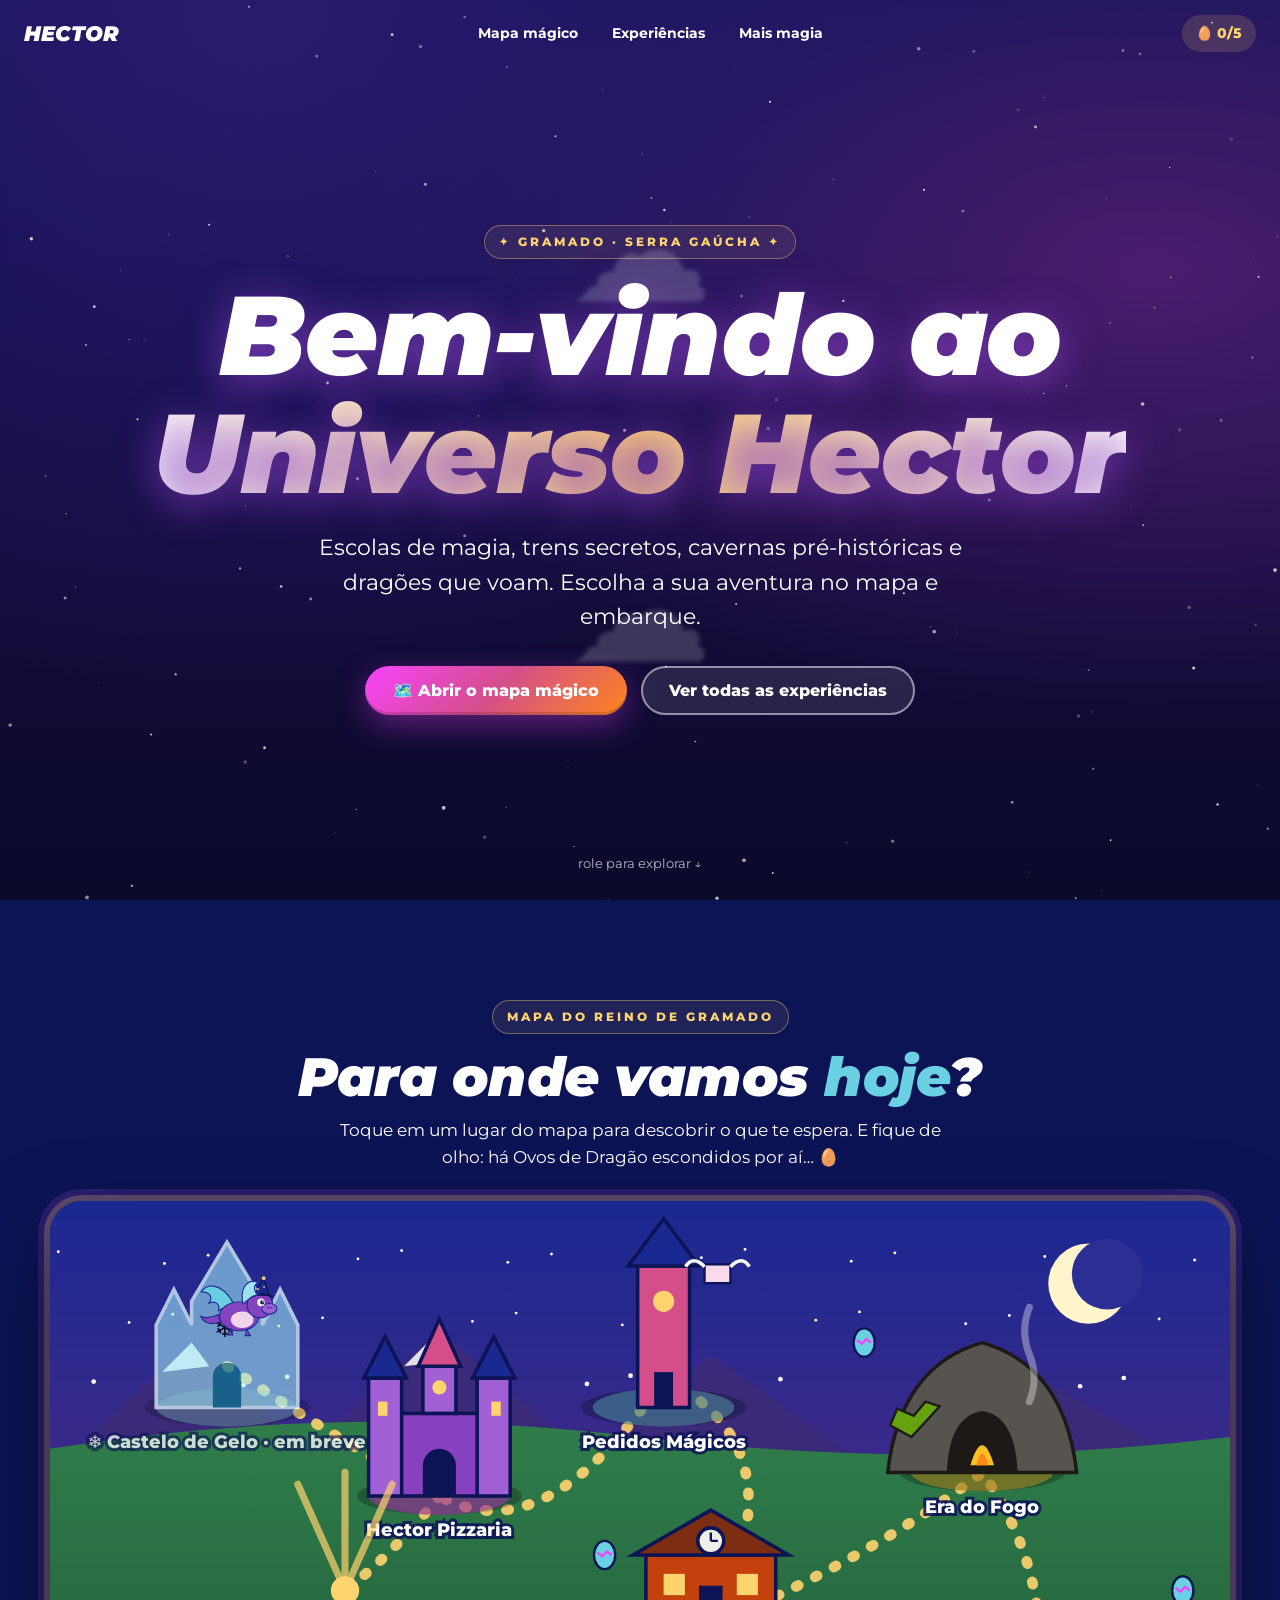
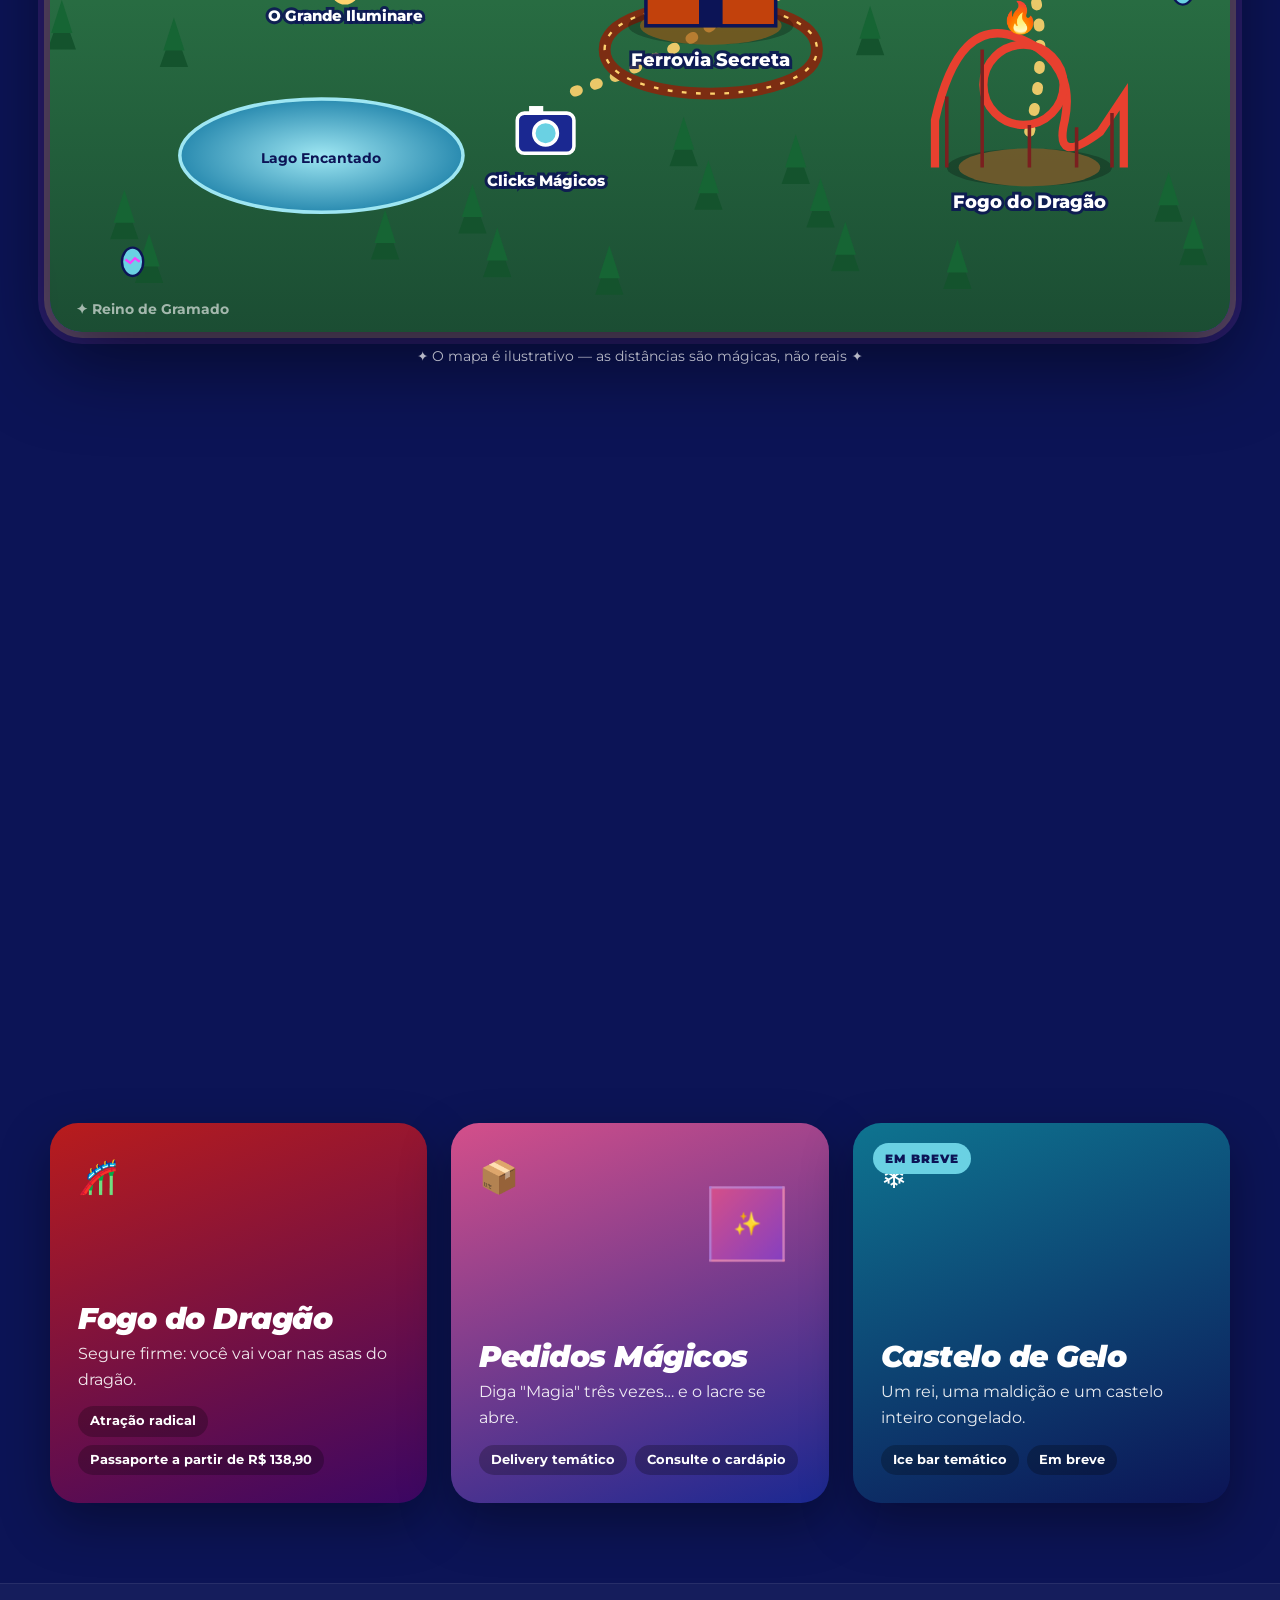
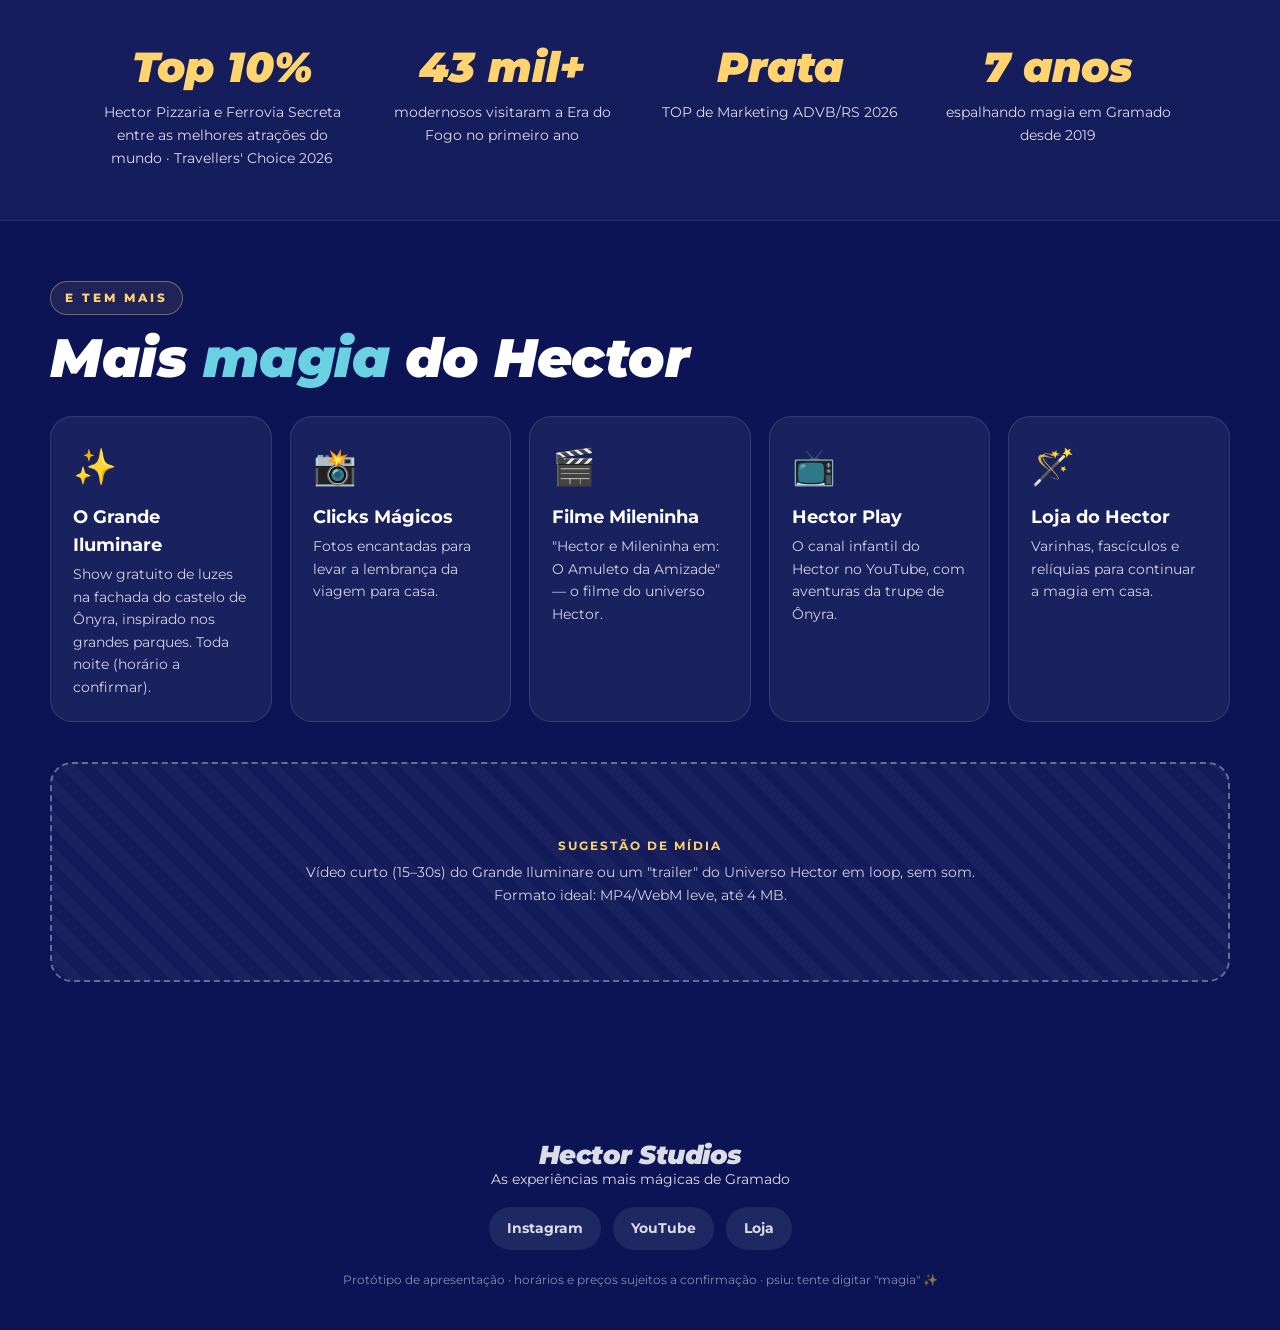
==== index.html @ a64662f9 "Protótipo Universo Hector: hub com mapa mágico e jornadas em scroll" ====
<!doctype html>
<html lang="pt-BR">
<head>
  <meta charset="utf-8">
  <meta name="viewport" content="width=device-width, initial-scale=1">
  <title>Universo Hector · Experiências mágicas em Gramado</title>
  <meta name="description" content="Pizzaria, hamburgueria-trem, fondue na caverna, montanha-russa e muito mais: explore o mapa mágico do Universo Hector em Gramado.">
  <link rel="preconnect" href="https://fonts.googleapis.com">
  <link rel="preconnect" href="https://fonts.gstatic.com" crossorigin>
  <link href="https://fonts.googleapis.com/css2?family=Montserrat:ital,wght@0,400;0,600;0,700;0,800;0,900;1,800;1,900&display=swap" rel="stylesheet">
  <link rel="stylesheet" href="css/style.css">
  <link rel="icon" href="data:image/svg+xml,<svg xmlns='http://www.w3.org/2000/svg' viewBox='0 0 100 100'><text y='.9em' font-size='90'>🐉</text></svg>">
</head>
<body>
  <canvas id="sky" aria-hidden="true"></canvas>

  <header class="topbar">
    <a class="brand" href="index.html">
      <img src="https://hectorstudios.com.br/wp-content/uploads/2025/06/250403_arq_marca_ass_blu.png" alt="Hector Studios" onerror="this.replaceWith(Object.assign(document.createElement('span'),{textContent:'HECTOR'}))">
    </a>
    <nav class="nav">
      <a href="#mapa">Mapa mágico</a>
      <a href="#portais">Experiências</a>
      <a href="#mais">Mais magia</a>
    </nav>
    <span class="egg-counter" id="eggCount" title="Ache os 5 Ovos de Dragão escondidos no site!">🥚 0/5</span>
  </header>

  <!-- ============ HERO ============ -->
  <section class="hero">
    <span class="cloud" style="top:15%;animation-duration:70s">☁</span>
    <span class="cloud" style="top:55%;animation-duration:95s;animation-delay:-40s">☁</span>
    <div class="hector-fly" title="Clique no Hector!"></div>

    <div>
      <span class="eyebrow reveal">✦ Gramado · Serra Gaúcha ✦</span>
      <h1 class="display reveal d1">Bem-vindo ao<br><span class="shine">Universo Hector</span></h1>
      <p class="reveal d2">Escolas de magia, trens secretos, cavernas pré-históricas e dragões que voam. Escolha a sua aventura no mapa e embarque.</p>
      <div class="actions reveal d3">
        <a class="btn" href="#mapa">🗺️ Abrir o mapa mágico</a>
        <a class="btn ghost" href="#portais">Ver todas as experiências</a>
      </div>
    </div>
    <span class="scroll-hint">role para explorar ↓</span>
  </section>

  <!-- ============ MAPA MÁGICO ============ -->
  <section class="map-section" id="mapa">
    <div class="wrap">
      <div class="map-head">
        <span class="eyebrow reveal">Mapa do Reino de Gramado</span>
        <h2 class="display section-title reveal d1">Para onde vamos <em>hoje</em>?</h2>
        <p class="section-sub reveal d2">Toque em um lugar do mapa para descobrir o que te espera. E fique de olho: há Ovos de Dragão escondidos por aí… 🥚</p>
      </div>
      <div class="map-frame reveal">
        <div id="map"></div>
        <aside class="map-card" id="mapCard" aria-live="polite"></aside>
      </div>
      <p class="map-hint">✦ O mapa é ilustrativo — as distâncias são mágicas, não reais ✦</p>
    </div>
  </section>

  <!-- ============ PORTAIS ============ -->
  <section class="portals" id="portais">
    <div class="wrap">
      <span class="eyebrow reveal">Os mundos do Hector</span>
      <h2 class="display section-title reveal d1">Cada porta, uma <em>aventura</em></h2>
      <p class="section-sub reveal d2">Clique em um portal para espiar lá dentro. Gostou? Entre na jornada completa.</p>
      <div class="portal-grid" id="portalGrid"></div>
    </div>
  </section>

  <!-- ============ PRÊMIOS ============ -->
  <section class="awards">
    <div class="wrap award-row">
      <div class="award reveal"><div class="big">Top 10%</div><p>Hector Pizzaria e Ferrovia Secreta entre as melhores atrações do mundo · Travellers' Choice 2026</p></div>
      <div class="award reveal d1"><div class="big">43 mil+</div><p>modernosos visitaram a Era do Fogo no primeiro ano</p></div>
      <div class="award reveal d2"><div class="big">Prata</div><p>TOP de Marketing ADVB/RS 2026</p></div>
      <div class="award reveal d3"><div class="big">7 anos</div><p>espalhando magia em Gramado desde 2019</p></div>
    </div>
  </section>

  <!-- ============ MAIS MAGIA ============ -->
  <section class="extras" id="mais">
    <div class="wrap">
      <span class="eyebrow reveal">E tem mais</span>
      <h2 class="display section-title reveal d1">Mais <em>magia</em> do Hector</h2>
      <div class="extra-grid" id="extraGrid"></div>

      <div class="placeholder reveal" style="margin-top:40px">
        <div><b>Sugestão de mídia</b>Vídeo curto (15–30s) do Grande Iluminare ou um "trailer" do Universo Hector em loop, sem som.<br>Formato ideal: MP4/WebM leve, até 4 MB.</div>
      </div>
    </div>
  </section>

  <footer>
    <div class="wrap">
      <p class="display" style="font-size:1.6rem">Hector Studios</p>
      <p>As experiências mais mágicas de Gramado</p>
      <div class="socials">
        <a href="https://www.instagram.com/hectorstudiosbr" target="_blank" rel="noopener">Instagram</a>
        <a href="https://www.youtube.com/@Hector-Omagodragao" target="_blank" rel="noopener">YouTube</a>
        <a href="https://loja.hectordragao.com.br" target="_blank" rel="noopener">Loja</a>
      </div>
      <p class="draft-note">Protótipo de apresentação · horários e preços sujeitos a confirmação · psiu: tente digitar "magia" ✨</p>
    </div>
  </footer>

  <script src="js/data.js"></script>
  <script src="js/magic.js"></script>
  <script src="js/hub.js"></script>
</body>
</html>
---- css/style.css ----
/* ============ UNIVERSO HECTOR — estilos ============ */
:root {
  --navy: #0C1456;
  --blue: #1A2891;
  --purple: #8740C0;
  --pink: #D44F8A;
  --rose: #CC3366;
  --magenta: #F743FD;
  --orange: #FF861B;
  --cyan: #6AD1E3;
  --cream: #EFEFEA;
  --ink: #333;
  --gold: #FFD36E;
  --radius: 22px;
  --font: 'Montserrat', system-ui, sans-serif;
}
* { box-sizing: border-box; margin: 0; padding: 0; }
html { scroll-behavior: smooth; }
body {
  font-family: var(--font);
  background: var(--navy);
  color: #fff;
  overflow-x: hidden;
  line-height: 1.6;
}
img { max-width: 100%; display: block; }
a { color: inherit; }
.wrap { width: min(1180px, 100% - 32px); margin-inline: auto; }

/* ---------- títulos (estilo da marca: itálico pesado) ---------- */
.display {
  font-weight: 900; font-style: italic; letter-spacing: -.5px; line-height: 1.05;
}
.display em { font-style: italic; color: var(--cyan); }
.eyebrow {
  display: inline-block; font-size: .78rem; font-weight: 800; letter-spacing: 3px;
  text-transform: uppercase; color: var(--gold);
  padding: 6px 14px; border: 1px solid rgba(255,211,110,.4); border-radius: 99px;
  background: rgba(255,211,110,.08);
}
.section-title { font-size: clamp(2rem, 5vw, 3.4rem); margin: 14px 0 12px; }
.section-sub { max-width: 640px; opacity: .85; font-size: 1.05rem; }

/* ---------- céu estrelado (canvas fixo) ---------- */
#sky { position: fixed; inset: 0; z-index: -1; width: 100%; height: 100%;
  background: radial-gradient(ellipse at 20% 0%, #2a1a6e 0%, transparent 55%),
              radial-gradient(ellipse at 90% 30%, #4a1d6e 0%, transparent 50%),
              linear-gradient(180deg, var(--navy) 0%, #140c3d 60%, #0a0a2a 100%); }

/* ---------- header ---------- */
.topbar {
  position: fixed; top: 0; left: 0; right: 0; z-index: 50;
  display: flex; align-items: center; justify-content: space-between;
  padding: 14px 24px; transition: background .3s, backdrop-filter .3s;
}
.topbar.scrolled { background: rgba(12,20,86,.75); backdrop-filter: blur(12px); box-shadow: 0 6px 30px rgba(0,0,0,.3); }
.brand { display: flex; align-items: center; gap: 10px; text-decoration: none; font-weight: 900; font-style: italic; font-size: 1.3rem; }
.brand img { height: 40px; filter: brightness(0) invert(1); }
.nav { display: flex; gap: 6px; }
.nav a { text-decoration: none; font-weight: 700; font-size: .9rem; padding: 8px 14px; border-radius: 99px; transition: background .2s; }
.nav a:hover { background: rgba(255,255,255,.12); }
.btn {
  display: inline-flex; align-items: center; gap: 10px; cursor: pointer; border: 0;
  font: 800 1rem var(--font); color: #fff; text-decoration: none;
  padding: 15px 28px; border-radius: 99px;
  background: linear-gradient(135deg, var(--magenta), var(--pink) 50%, var(--orange));
  box-shadow: 0 10px 30px rgba(247,67,253,.35), inset 0 -3px 0 rgba(0,0,0,.15);
  transition: transform .2s, box-shadow .2s;
}
.btn:hover { transform: translateY(-3px) scale(1.03); box-shadow: 0 16px 40px rgba(247,67,253,.5); }
.btn.ghost { background: rgba(255,255,255,.1); box-shadow: inset 0 0 0 2px rgba(255,255,255,.5); }
.egg-counter {
  font-weight: 800; font-size: .85rem; padding: 8px 14px; border-radius: 99px;
  background: rgba(255,211,110,.15); color: var(--gold); white-space: nowrap;
}

/* ---------- HERO ---------- */
.hero { min-height: 100vh; display: grid; place-items: center; text-align: center; position: relative; padding: 120px 16px 80px; overflow: hidden; }
.hero h1 { font-size: clamp(2.8rem, 9vw, 7rem); margin: 18px 0; text-shadow: 0 8px 40px rgba(135,64,192,.8); }
.hero h1 .shine {
  background: linear-gradient(90deg, #fff 0%, var(--gold) 25%, #fff 50%, var(--cyan) 75%, #fff 100%);
  background-size: 200% auto; -webkit-background-clip: text; background-clip: text; color: transparent;
  animation: shine 5s linear infinite;
}
@keyframes shine { to { background-position: 200% center; } }
.hero p { font-size: clamp(1.05rem, 2.2vw, 1.35rem); max-width: 680px; margin: 0 auto 32px; opacity: .9; }
.hero .actions { display: flex; gap: 14px; justify-content: center; flex-wrap: wrap; }
.scroll-hint { position: absolute; bottom: 26px; left: 50%; translate: -50% 0; font-size: .8rem; opacity: .7; animation: bob 2s ease-in-out infinite; }
@keyframes bob { 50% { transform: translateY(8px); } }

/* Hector voando (placeholder em SVG) */
.hector-fly { position: absolute; width: 170px; top: 18%; left: -200px; animation: fly 16s linear infinite; z-index: 2; cursor: pointer; filter: drop-shadow(0 10px 25px rgba(0,0,0,.4)); }
.hector-fly svg { width: 100%; animation: flap .5s ease-in-out infinite alternate; }
@keyframes fly {
  0% { left: -220px; top: 22%; transform: rotate(-4deg); }
  25% { top: 12%; }
  50% { top: 26%; transform: rotate(4deg); }
  75% { top: 14%; }
  100% { left: calc(100% + 220px); top: 20%; transform: rotate(-4deg); }
}
@keyframes flap { to { transform: translateY(-6px) scaleY(.97); } }
.wing { transform-origin: 60% 80%; animation: wing .35s ease-in-out infinite alternate; }
@keyframes wing { to { transform: rotate(-22deg); } }

.cloud { position: absolute; opacity: .18; font-size: 9rem; filter: blur(2px); animation: drift linear infinite; pointer-events: none; }
@keyframes drift { from { transform: translateX(-30vw); } to { transform: translateX(130vw); } }

/* placeholder de mídia sugerida */
.placeholder {
  border: 2px dashed rgba(255,255,255,.35); border-radius: var(--radius);
  background: repeating-linear-gradient(45deg, rgba(255,255,255,.03) 0 12px, rgba(255,255,255,.06) 12px 24px);
  display: grid; place-items: center; text-align: center; padding: 24px; min-height: 220px;
  font-size: .9rem; color: rgba(255,255,255,.8);
}
.placeholder b { display: block; color: var(--gold); font-size: .75rem; letter-spacing: 2px; text-transform: uppercase; margin-bottom: 6px; }

/* ---------- MAPA MÁGICO ---------- */
.map-section { padding: 100px 0 60px; }
.map-head { text-align: center; margin-bottom: 30px; }
.map-head .section-sub { margin-inline: auto; }
.map-frame {
  position: relative; border-radius: 32px; overflow: hidden;
  box-shadow: 0 30px 80px rgba(0,0,0,.5), 0 0 0 6px rgba(255,211,110,.25), 0 0 0 12px rgba(135,64,192,.25);
}
.map-frame svg { width: 100%; height: auto; display: block; }
.pin { cursor: pointer; }
.pin .pin-bg { transition: transform .3s cubic-bezier(.3,1.6,.5,1); transform-box: fill-box; transform-origin: center bottom; }
.pin:hover .pin-bg, .pin.active .pin-bg { transform: scale(1.15) translateY(-6px); }
.pin .pin-label { font: 800 15px var(--font); fill: #fff; paint-order: stroke; stroke: rgba(12,20,86,.85); stroke-width: 5px; pointer-events: none; }
.pin .halo { transform-box: fill-box; transform-origin: center; animation: halo 2.4s ease-out infinite; }
@keyframes halo { from { transform: scale(.6); opacity: .8; } to { transform: scale(1.8); opacity: 0; } }
.pin.soon { opacity: .75; }
.map-egg { cursor: pointer; animation: wobble 3s ease-in-out infinite; transform-box: fill-box; transform-origin: center bottom; }
.map-egg.found { opacity: 0; pointer-events: none; transition: opacity .6s; }
@keyframes wobble { 0%, 80%, 100% { transform: rotate(0); } 85% { transform: rotate(-12deg); } 90% { transform: rotate(10deg); } 95% { transform: rotate(-6deg); } }
.twinkle { animation: tw 2s ease-in-out infinite; }
@keyframes tw { 50% { opacity: .2; } }

/* card flutuante do mapa */
.map-card {
  position: absolute; left: 20px; bottom: 20px; width: min(340px, calc(100% - 40px));
  background: rgba(12,20,86,.92); backdrop-filter: blur(10px);
  border: 1px solid rgba(255,255,255,.15); border-radius: var(--radius); padding: 22px;
  transform: translateX(-120%) rotate(-6deg); transition: transform .5s cubic-bezier(.3,1.4,.5,1);
  box-shadow: 0 20px 60px rgba(0,0,0,.5);
}
.map-card.open { transform: none; }
.map-card .close { position: absolute; top: 12px; right: 14px; background: none; border: 0; color: #fff; font-size: 1.4rem; cursor: pointer; }
.map-card .mc-emoji { font-size: 2.6rem; }
.map-card h3 { font-size: 1.5rem; margin: 4px 0; }
.map-card .mc-tipo { font-size: .8rem; color: var(--gold); font-weight: 700; }
.map-card p { font-size: .95rem; margin: 10px 0 16px; opacity: .9; }
.map-card .btn { padding: 12px 20px; font-size: .9rem; }
.map-hint { text-align: center; margin-top: 14px; font-size: .85rem; opacity: .7; }

/* ---------- PORTAIS (cards grandes) ---------- */
.portals { padding: 80px 0; }
.portal-grid { display: grid; grid-template-columns: repeat(auto-fill, minmax(320px, 1fr)); gap: 24px; margin-top: 40px; }
.portal {
  position: relative; border-radius: 28px; overflow: hidden; cursor: pointer;
  min-height: 380px; padding: 28px; display: flex; flex-direction: column; justify-content: flex-end;
  background: linear-gradient(160deg, var(--c1), var(--c2));
  box-shadow: 0 20px 50px rgba(0,0,0,.35);
  transition: transform .4s cubic-bezier(.3,1.4,.5,1), box-shadow .4s;
  isolation: isolate;
}
.portal::before { content: ''; position: absolute; inset: 0; z-index: -1;
  background: radial-gradient(circle at var(--mx, 50%) var(--my, 30%), rgba(255,255,255,.25), transparent 50%); opacity: 0; transition: opacity .3s; }
.portal:hover { transform: translateY(-10px) rotate(-.6deg); box-shadow: 0 30px 70px rgba(0,0,0,.5), 0 0 0 3px var(--acc); }
.portal:hover::before { opacity: 1; }
.portal .p-logo { height: 70px; object-fit: contain; object-position: left; margin-bottom: auto; filter: drop-shadow(0 4px 10px rgba(0,0,0,.4)); }
.portal .p-logo-text { font-size: 2rem; margin-bottom: auto; }
.portal .p-obj { position: absolute; top: 30px; right: 26px; transform: scale(.7); transform-origin: top right; }
.portal h3 { font-size: 1.9rem; margin-top: 16px; }
.portal .p-tag { opacity: .9; margin: 6px 0 14px; }
.portal .p-meta { display: flex; gap: 8px; flex-wrap: wrap; font-size: .8rem; }
.chip { padding: 5px 12px; border-radius: 99px; background: rgba(0,0,0,.25); font-weight: 700; }
.portal .p-more { max-height: 0; overflow: hidden; transition: max-height .5s ease, margin .5s; }
.portal.expanded { grid-column: 1 / -1; min-height: 460px; }
.portal.expanded .p-more { max-height: 420px; margin-top: 18px; }
.p-more ul { list-style: none; display: grid; gap: 6px; margin-bottom: 18px; }
.p-more li::before { content: '✦ '; color: var(--acc); }
.soon-badge { position: absolute; top: 20px; left: 20px; background: var(--cyan); color: var(--navy); font-weight: 900; font-size: .75rem; padding: 6px 12px; border-radius: 99px; letter-spacing: 1px; }

/* ---------- MAIS MAGIA ---------- */
.extras { padding: 60px 0 100px; }
.extra-grid { display: grid; grid-template-columns: repeat(auto-fill, minmax(210px, 1fr)); gap: 18px; margin-top: 30px; }
.extra {
  background: rgba(255,255,255,.06); border: 1px solid rgba(255,255,255,.12); border-radius: var(--radius);
  padding: 22px; text-decoration: none; transition: transform .3s, background .3s;
}
.extra:hover { transform: translateY(-6px); background: rgba(255,255,255,.12); }
.extra .e-emoji { font-size: 2.2rem; display: inline-block; animation: bob 3s ease-in-out infinite; }
.extra h4 { margin: 8px 0 4px; font-size: 1.1rem; }
.extra p { font-size: .88rem; opacity: .8; }

/* ---------- prêmios ---------- */
.awards { padding: 50px 0; background: rgba(255,255,255,.04); border-block: 1px solid rgba(255,255,255,.08); }
.award-row { display: flex; gap: 40px; justify-content: center; flex-wrap: wrap; text-align: center; }
.award { max-width: 240px; }
.award .big { font-size: 2.6rem; font-weight: 900; font-style: italic; color: var(--gold); }
.award p { font-size: .9rem; opacity: .85; }

/* ---------- footer ---------- */
footer { padding: 60px 0 40px; text-align: center; font-size: .9rem; opacity: .85; }
footer .socials { display: flex; gap: 12px; justify-content: center; margin: 16px 0; }
footer .socials a { padding: 10px 18px; border-radius: 99px; background: rgba(255,255,255,.1); text-decoration: none; font-weight: 700; }
.draft-note { margin-top: 20px; font-size: .75rem; opacity: .6; }

/* ---------- revelação no scroll ---------- */
.reveal { opacity: 0; transform: translateY(50px) scale(.97); transition: opacity .8s ease, transform .8s cubic-bezier(.2,.9,.3,1.2); }
.reveal.in { opacity: 1; transform: none; }
.reveal.d1 { transition-delay: .1s; } .reveal.d2 { transition-delay: .2s; } .reveal.d3 { transition-delay: .3s; }

/* ---------- faíscas / cursor ---------- */
.spark { position: fixed; pointer-events: none; z-index: 999; font-size: 14px; animation: spark 1s ease-out forwards; }
@keyframes spark { to { transform: translate(var(--dx), var(--dy)) scale(0) rotate(180deg); opacity: 0; } }
.toast {
  position: fixed; left: 50%; bottom: 30px; translate: -50% 150px; z-index: 1000;
  background: linear-gradient(135deg, var(--purple), var(--blue)); padding: 16px 26px; border-radius: 99px;
  font-weight: 800; box-shadow: 0 20px 50px rgba(0,0,0,.5); transition: translate .5s cubic-bezier(.3,1.5,.5,1);
  max-width: calc(100% - 32px); text-align: center;
}
.toast.show { translate: -50% 0; }

/* =========================================================
   OBJETOS 3D (CSS puro, leves)
   ========================================================= */
.obj { width: 160px; height: 160px; perspective: 700px; position: relative; }
.obj .stage { position: absolute; inset: 0; transform-style: preserve-3d; animation: spinY 8s linear infinite; }
@keyframes spinY { from { transform: rotateX(-22deg) rotateY(0); } to { transform: rotateX(-22deg) rotateY(360deg); } }

/* hambúrguer */
.burger .layer { position: absolute; left: 50%; top: 50%; border-radius: 50%; transform-style: preserve-3d; }
.burger .l { position: absolute; left: 50%; top: 50%; translate: -50% -50%; border-radius: 50%; }
.burger .bun-top { width: 140px; height: 140px; background: radial-gradient(circle at 40% 35%, #f3b25c, #c97a2c 70%); box-shadow: inset 0 -8px 0 #a85f1d; }
.burger .bun-bot { width: 136px; height: 136px; background: #d18a3c; }
.burger .patty { width: 146px; height: 146px; background: radial-gradient(circle, #9a5530, #7a3d1c); }
.burger .lettuce { width: 156px; height: 156px; background: #5fbf3a; border-radius: 46% 54% 42% 58% / 52% 44% 56% 48%; }
.burger .tomato { width: 126px; height: 126px; background: #e8402f; }
.burger .cheese { width: 130px; height: 130px; background: #ffc531; border-radius: 10px; }
.burger .seed { position: absolute; width: 8px; height: 14px; background: #fff6dc; border-radius: 50%; }

/* pizza */
.pizza .disc { position: absolute; inset: 10px; border-radius: 50%;
  background: radial-gradient(circle, #ffcf5a 0 55%, #f0a43a 56% 66%, #c97a2c 67%);
  transform: rotateX(70deg); box-shadow: 0 0 0 6px #b5651d; }
.pizza .disc::after { content: ''; position: absolute; inset: 0; border-radius: 50%;
  background: conic-gradient(from 0deg, transparent 0 59deg, rgba(120,60,20,.5) 59deg 60deg, transparent 60deg 119deg, rgba(120,60,20,.5) 119deg 120deg, transparent 120deg 179deg, rgba(120,60,20,.5) 179deg 180deg, transparent 180deg 239deg, rgba(120,60,20,.5) 239deg 240deg, transparent 240deg 299deg, rgba(120,60,20,.5) 299deg 300deg, transparent 300deg); }
.pizza .pep { position: absolute; width: 20px; height: 20px; border-radius: 50%; background: #c0392b; box-shadow: inset -3px -3px 0 rgba(0,0,0,.2); }
.pizza .stage { animation: spinFlat 10s linear infinite; }
@keyframes spinFlat { to { transform: rotateY(360deg); } }
.pizza .wand { position: absolute; left: 50%; top: -6px; width: 8px; height: 70px; background: linear-gradient(#3b1d0e, #6b3a1f); border-radius: 4px; transform: translateX(-50%) rotate(25deg); }
.pizza .wand::after { content: '✦'; position: absolute; top: -18px; left: -5px; color: var(--gold); font-size: 18px; animation: tw 1s infinite; }

/* fondue */
.fondue .pot { position: absolute; left: 50%; bottom: 20px; width: 110px; height: 70px; translate: -50% 0;
  background: linear-gradient(#5b5b5b, #2b2b2b); border-radius: 10px 10px 50px 50px; box-shadow: inset 0 6px 0 #7a7a7a; }
.fondue .cheese-top { position: absolute; left: 50%; bottom: 82px; width: 104px; height: 18px; translate: -50% 0; background: #ffc531; border-radius: 50%; }
.fondue .flame { position: absolute; bottom: 0; width: 22px; height: 30px; background: radial-gradient(circle at 50% 80%, #fff3b0, #ffa31a 50%, #e8402f 80%); border-radius: 50% 50% 40% 40%; animation: flick .25s ease-in-out infinite alternate; }
@keyframes flick { to { transform: scaleY(1.25) translateY(-3px); } }
.fondue .ring { position: absolute; left: 50%; top: 40px; transform-style: preserve-3d; animation: spinY 5s linear infinite; }
.fondue .cube { position: absolute; width: 18px; height: 18px; background: #ffd56b; border-radius: 4px; box-shadow: inset -3px -3px 0 rgba(0,0,0,.15); }
.fondue .bubble { position: absolute; width: 8px; height: 8px; border-radius: 50%; background: #ffe08a; animation: bub 1.6s ease-in infinite; }
@keyframes bub { from { transform: translateY(0); opacity: 1; } to { transform: translateY(-40px); opacity: 0; } }

/* montanha-russa */
.coaster .track { position: absolute; inset: 14px; border-radius: 50%; border: 8px solid #e8402f; box-shadow: inset 0 0 0 4px #7a1f1f, 0 0 20px rgba(232,64,47,.6); }
.coaster .cart { position: absolute; left: 50%; top: 50%; width: 0; height: 0; animation: loop 2.6s cubic-bezier(.6,.05,.4,.95) infinite; }
.coaster .cart span { position: absolute; left: -16px; top: -78px; font-size: 30px; display: block; transform: rotate(90deg); }
@keyframes loop { to { transform: rotate(360deg); } }
.coaster .flames { position: absolute; left: 50%; top: 50%; translate: -50% -50%; font-size: 40px; animation: pulse 1s ease-in-out infinite; }
@keyframes pulse { 50% { transform: scale(1.2); } }

/* caixa mágica */
.box .stage { animation: spinY 9s linear infinite; }
.box .face { position: absolute; left: 30px; top: 50px; width: 100px; height: 100px; background: linear-gradient(135deg, var(--pink), var(--purple)); border: 3px solid rgba(255,255,255,.3); display: grid; place-items: center; font-size: 30px; }
.box .lid { position: absolute; left: 30px; top: 50px; width: 100px; height: 100px; background: linear-gradient(135deg, #f37fb0, var(--pink)); transform-origin: top; animation: lid 3s ease-in-out infinite; border: 3px solid rgba(255,255,255,.3); }
@keyframes lid { 0%, 40% { transform: rotateX(90deg) translateZ(0) translateY(-50px) translateZ(50px); } }

/* cristal de gelo */
.crystal .plane { position: absolute; left: 50%; top: 50%; width: 70px; height: 140px; translate: -50% -50%;
  background: linear-gradient(180deg, rgba(255,255,255,.9), rgba(165,243,252,.5) 50%, rgba(14,116,144,.4));
  clip-path: polygon(50% 0, 100% 30%, 100% 70%, 50% 100%, 0 70%, 0 30%); }

/* ---------- reduzir movimento ---------- */
@media (prefers-reduced-motion: reduce) {
  *, *::before, *::after { animation-duration: .01ms !important; animation-iteration-count: 1 !important; transition-duration: .01ms !important; }
  .reveal { opacity: 1; transform: none; }
}

/* ---------- responsivo ---------- */
@media (max-width: 760px) {
  .nav { display: none; }
  .hector-fly { width: 110px; }
  .map-card { position: fixed; top: auto; bottom: 16px; right: 16px; left: 16px; width: auto; z-index: 60; transform: translateY(140%); }
  .map-card.open { transform: none; }
  .pin .pin-label { font-size: 22px; }
  .portal-grid { grid-template-columns: 1fr; }
  .portal .p-obj { transform: scale(.5); }
}
@keyframes spinBurger { from { transform: rotateX(-38deg) rotateY(0); } to { transform: rotateX(-38deg) rotateY(360deg); } }
.burger .l { filter: brightness(.92); }
.burger .bun-top { filter: none; }
/* mapa no celular: maior e com arrasto lateral */
@media (max-width: 760px) {
  #map { overflow-x: auto; -webkit-overflow-scrolling: touch; }
  #map svg { width: 760px; max-width: none; }
  .map-hint::before { content: '👆 arraste o mapa para os lados · '; }
}
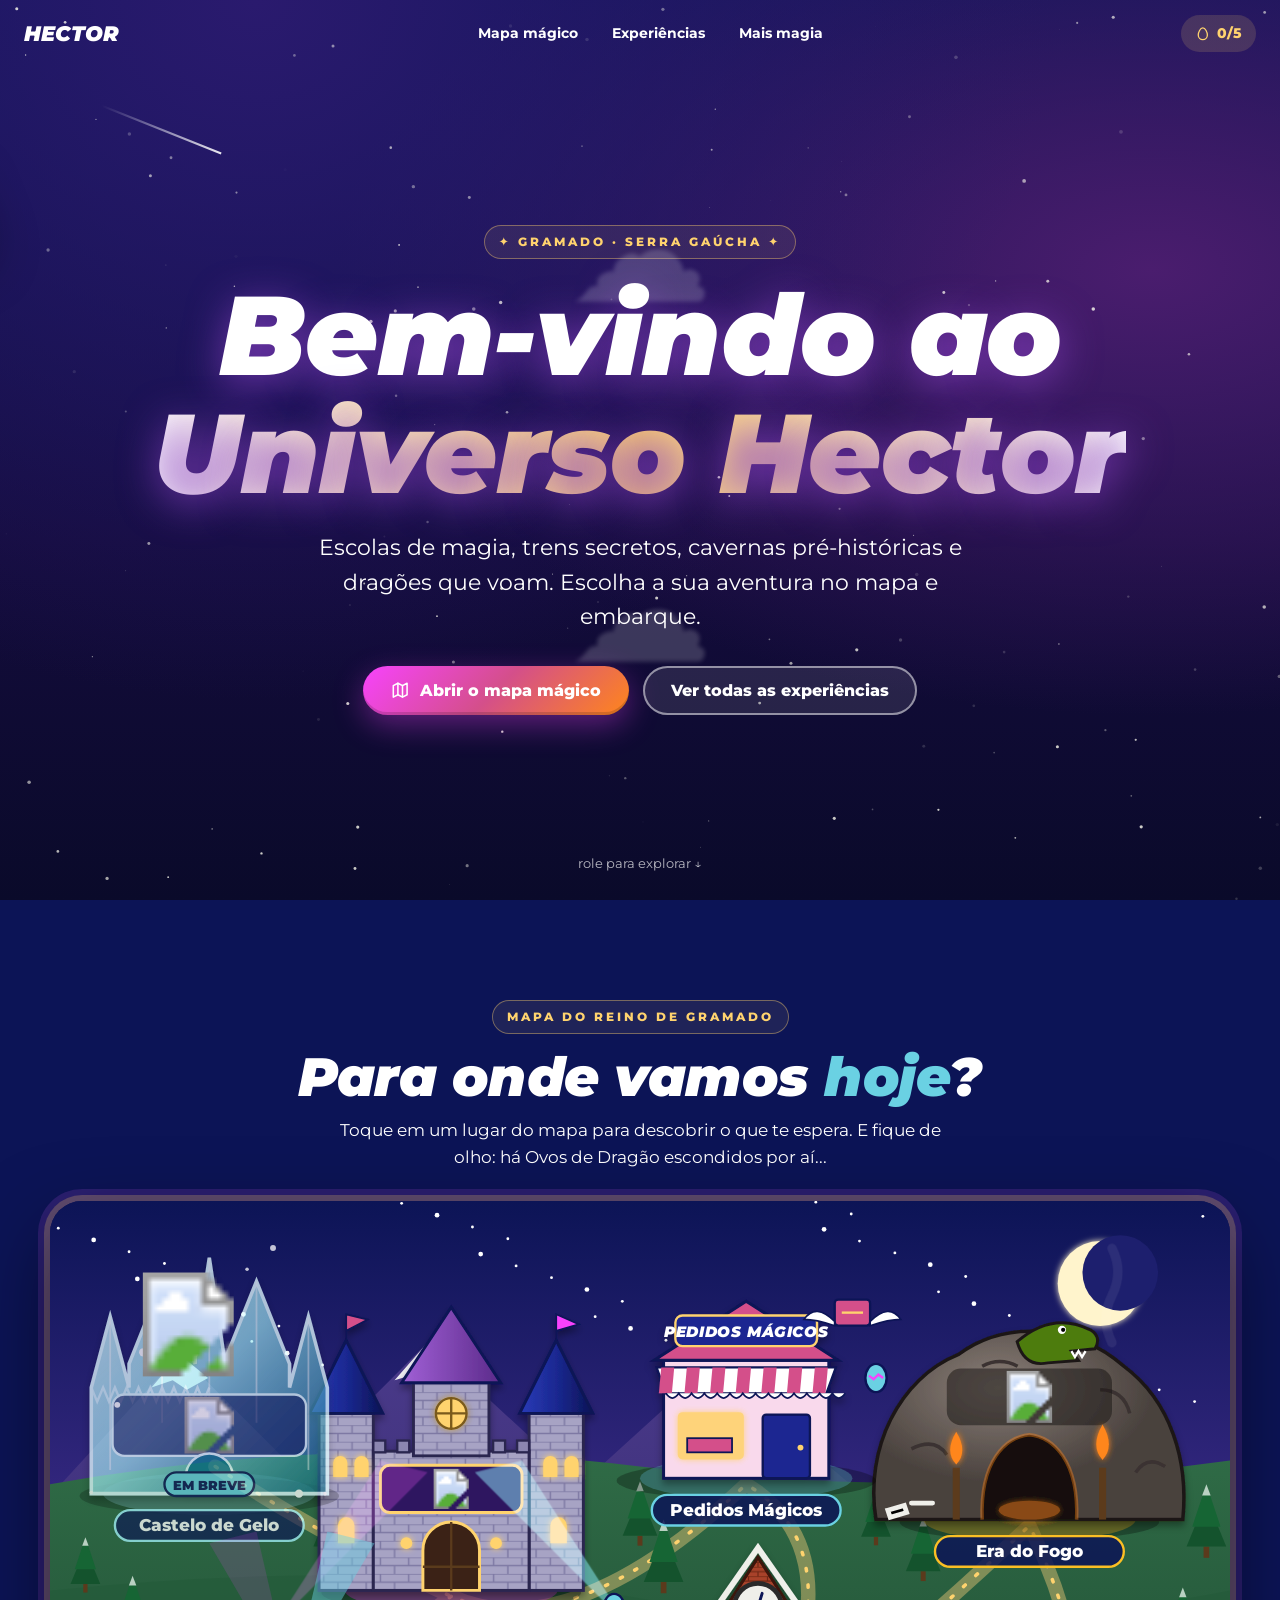
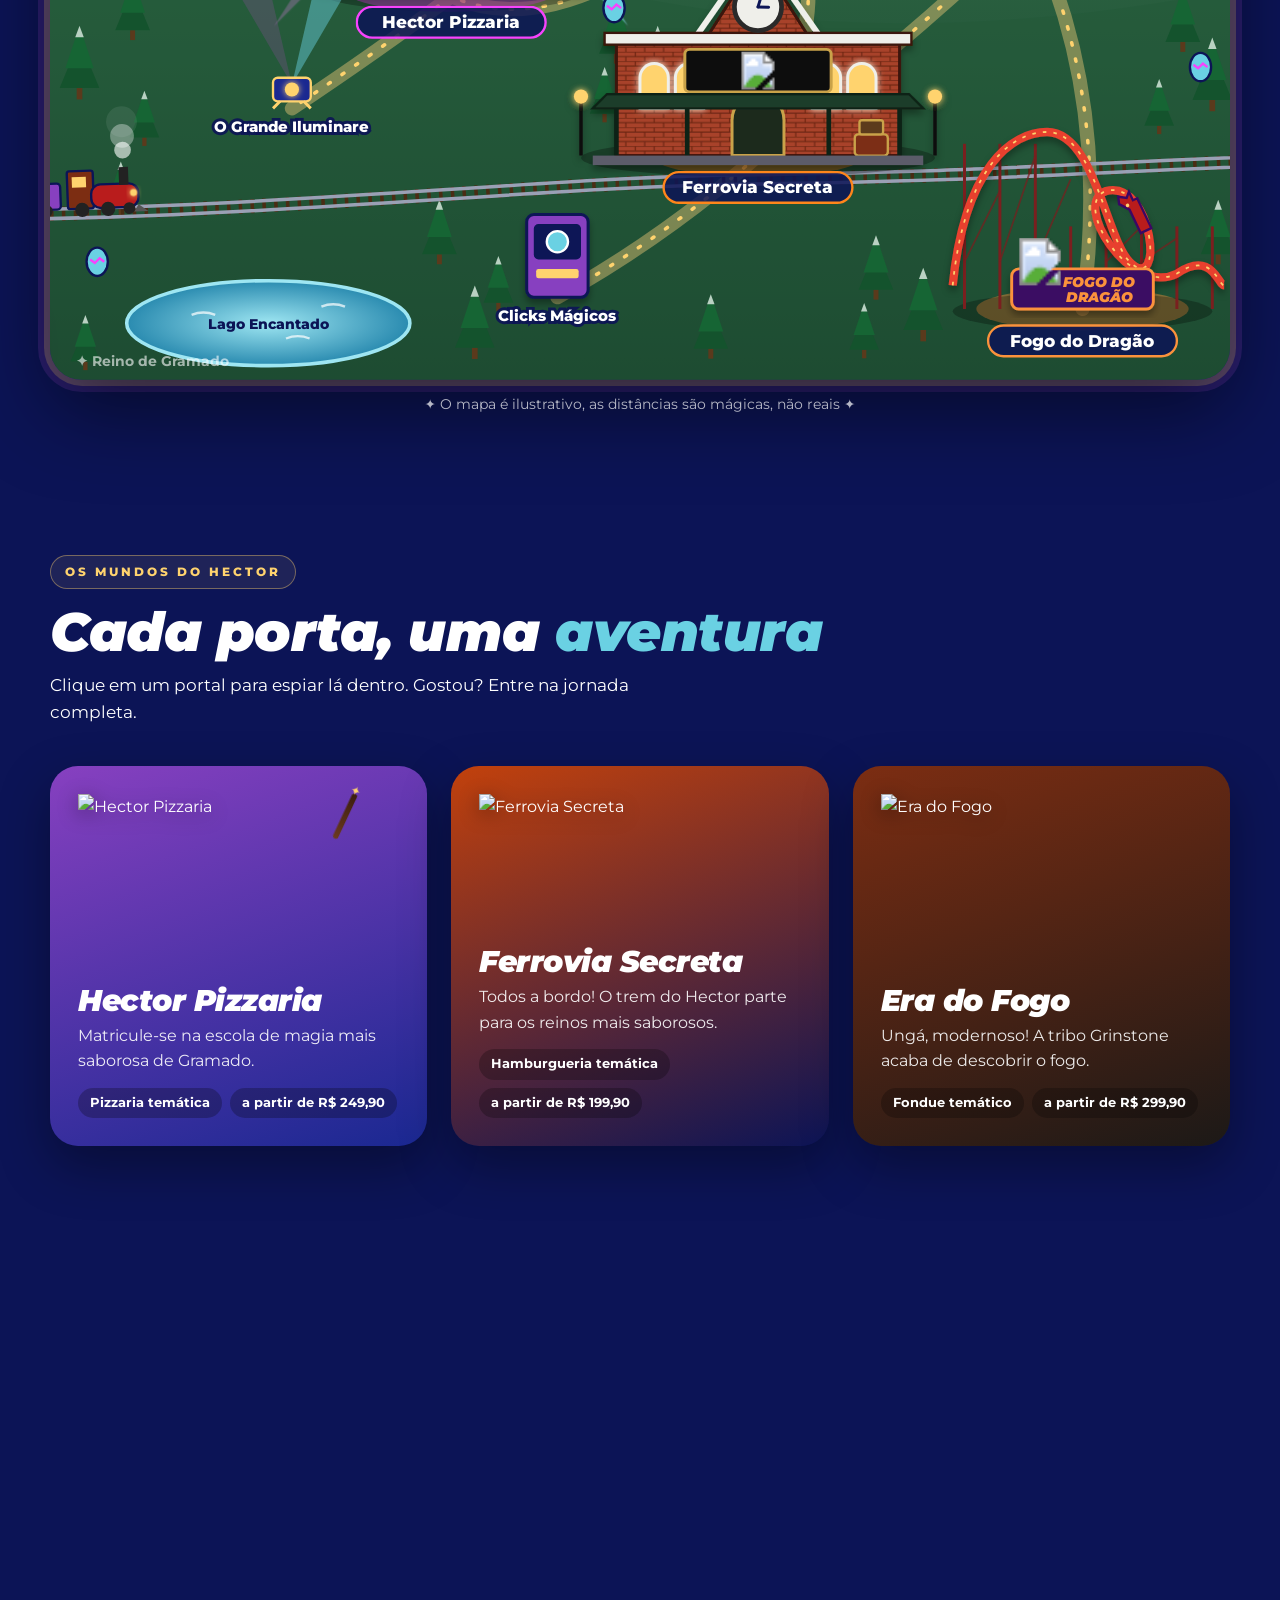
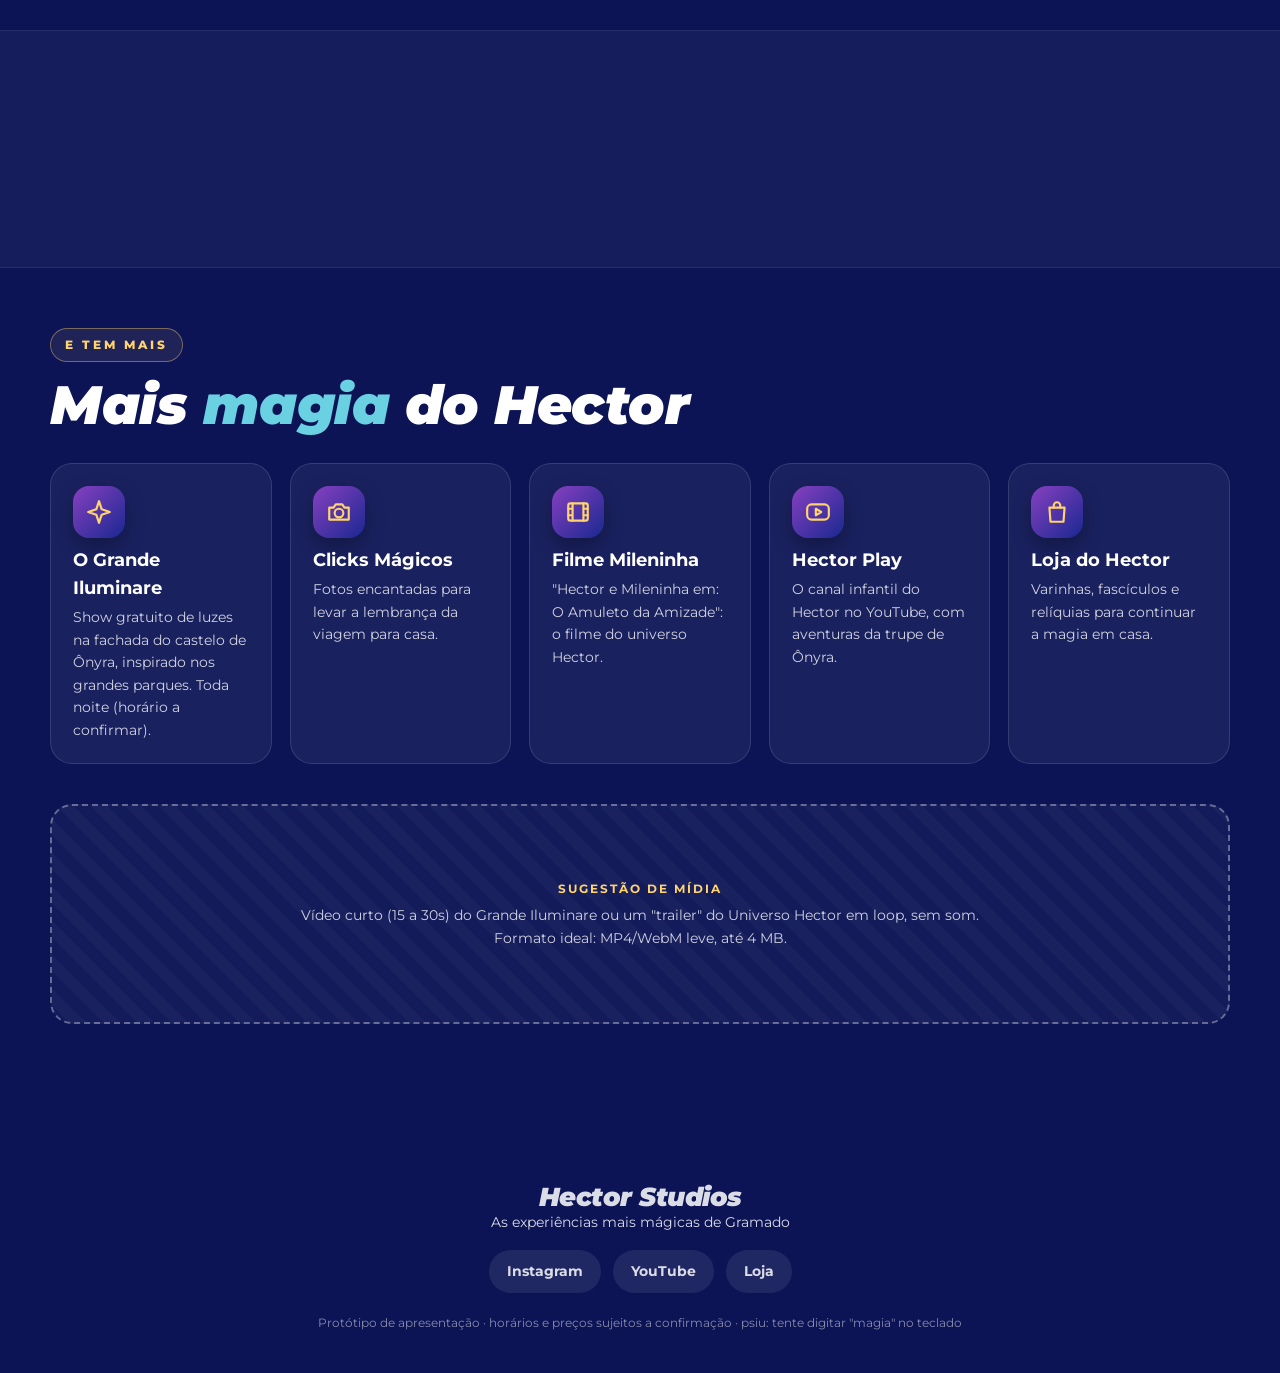
==== commit fc11c8ec: "Mapa com fachadas cartoon e logos, Hector oficial, ícones no lugar de emojis, textos revisados" ====
--- a/index.html
+++ b/index.html
@@ -23,7 +23,7 @@
       <a href="#portais">Experiências</a>
       <a href="#mais">Mais magia</a>
     </nav>
-    <span class="egg-counter" id="eggCount" title="Ache os 5 Ovos de Dragão escondidos no site!">🥚 0/5</span>
+    <span class="egg-counter" id="eggCount" title="Ache os 5 Ovos de Dragão escondidos no site!">0/5</span>
   </header>
 
   <!-- ============ HERO ============ -->
@@ -37,7 +37,7 @@
       <h1 class="display reveal d1">Bem-vindo ao<br><span class="shine">Universo Hector</span></h1>
       <p class="reveal d2">Escolas de magia, trens secretos, cavernas pré-históricas e dragões que voam. Escolha a sua aventura no mapa e embarque.</p>
       <div class="actions reveal d3">
-        <a class="btn" href="#mapa">🗺️ Abrir o mapa mágico</a>
+        <a class="btn" href="#mapa" id="btnMapa">Abrir o mapa mágico</a>
         <a class="btn ghost" href="#portais">Ver todas as experiências</a>
       </div>
     </div>
@@ -50,13 +50,13 @@
       <div class="map-head">
         <span class="eyebrow reveal">Mapa do Reino de Gramado</span>
         <h2 class="display section-title reveal d1">Para onde vamos <em>hoje</em>?</h2>
-        <p class="section-sub reveal d2">Toque em um lugar do mapa para descobrir o que te espera. E fique de olho: há Ovos de Dragão escondidos por aí… 🥚</p>
+        <p class="section-sub reveal d2">Toque em um lugar do mapa para descobrir o que te espera. E fique de olho: há Ovos de Dragão escondidos por aí...</p>
       </div>
       <div class="map-frame reveal">
         <div id="map"></div>
         <aside class="map-card" id="mapCard" aria-live="polite"></aside>
       </div>
-      <p class="map-hint">✦ O mapa é ilustrativo — as distâncias são mágicas, não reais ✦</p>
+      <p class="map-hint">✦ O mapa é ilustrativo, as distâncias são mágicas, não reais ✦</p>
     </div>
   </section>
 
@@ -88,7 +88,7 @@
       <div class="extra-grid" id="extraGrid"></div>
 
       <div class="placeholder reveal" style="margin-top:40px">
-        <div><b>Sugestão de mídia</b>Vídeo curto (15–30s) do Grande Iluminare ou um "trailer" do Universo Hector em loop, sem som.<br>Formato ideal: MP4/WebM leve, até 4 MB.</div>
+        <div><b>Sugestão de mídia</b>Vídeo curto (15 a 30s) do Grande Iluminare ou um "trailer" do Universo Hector em loop, sem som.<br>Formato ideal: MP4/WebM leve, até 4 MB.</div>
       </div>
     </div>
   </section>
@@ -102,7 +102,7 @@
         <a href="https://www.youtube.com/@Hector-Omagodragao" target="_blank" rel="noopener">YouTube</a>
         <a href="https://loja.hectordragao.com.br" target="_blank" rel="noopener">Loja</a>
       </div>
-      <p class="draft-note">Protótipo de apresentação · horários e preços sujeitos a confirmação · psiu: tente digitar "magia" ✨</p>
+      <p class="draft-note">Protótipo de apresentação · horários e preços sujeitos a confirmação · psiu: tente digitar "magia" no teclado</p>
     </div>
   </footer>
 
--- a/css/style.css
+++ b/css/style.css
@@ -308,3 +308,23 @@
   #map svg { width: 760px; max-width: none; }
   .map-hint::before { content: '👆 arraste o mapa para os lados · '; }
 }
+
+/* ===== v2: ícones, Hector oficial, mapa ===== */
+.icon { width: 1.15em; height: 1.15em; vertical-align: -.2em; flex-shrink: 0; }
+.egg-counter { display: inline-flex; align-items: center; gap: 6px; }
+.hector-fly { width: 200px; }
+.hector-fly img { width: 100%; animation: flap .6s ease-in-out infinite alternate; user-select: none; }
+.map-card .mc-logo { height: 54px; width: auto; max-width: 200px; object-fit: contain; margin-bottom: 8px; }
+.mc-icon { width: 54px; height: 54px; border-radius: 16px; display: grid; place-items: center; background: linear-gradient(135deg, var(--magenta), var(--purple)); margin-bottom: 8px; }
+.mc-icon .icon { width: 28px; height: 28px; }
+.e-icon { width: 52px; height: 52px; border-radius: 16px; display: inline-grid; place-items: center;
+  background: linear-gradient(135deg, var(--purple), var(--blue)); color: var(--gold); box-shadow: 0 8px 20px rgba(0,0,0,.3); animation: bob 3s ease-in-out infinite; }
+.e-icon .icon { width: 26px; height: 26px; }
+.portal .p-logo-text { display: flex; align-items: center; gap: 12px; font-weight: 900; font-style: italic; font-size: 1.3rem; line-height: 1; }
+.portal .p-logo-text .icon { width: 46px; height: 46px; padding: 8px; border-radius: 14px; background: rgba(255,255,255,.15); }
+.pin .pin-label { font-size: 14px; stroke: none; }
+.pin .pin-label.small { font-size: 13px; paint-order: stroke; stroke: rgba(12,20,86,.9); stroke-width: 5px; }
+.pin-tag { transition: transform .3s; }
+.pin:hover .pin-tag, .pin.active .pin-tag { transform: translateY(4px); }
+.map-frame { background: #0C1456; }
+@media (max-width: 760px) { #map svg { width: 900px; } .pin .pin-label { font-size: 14px; } }
